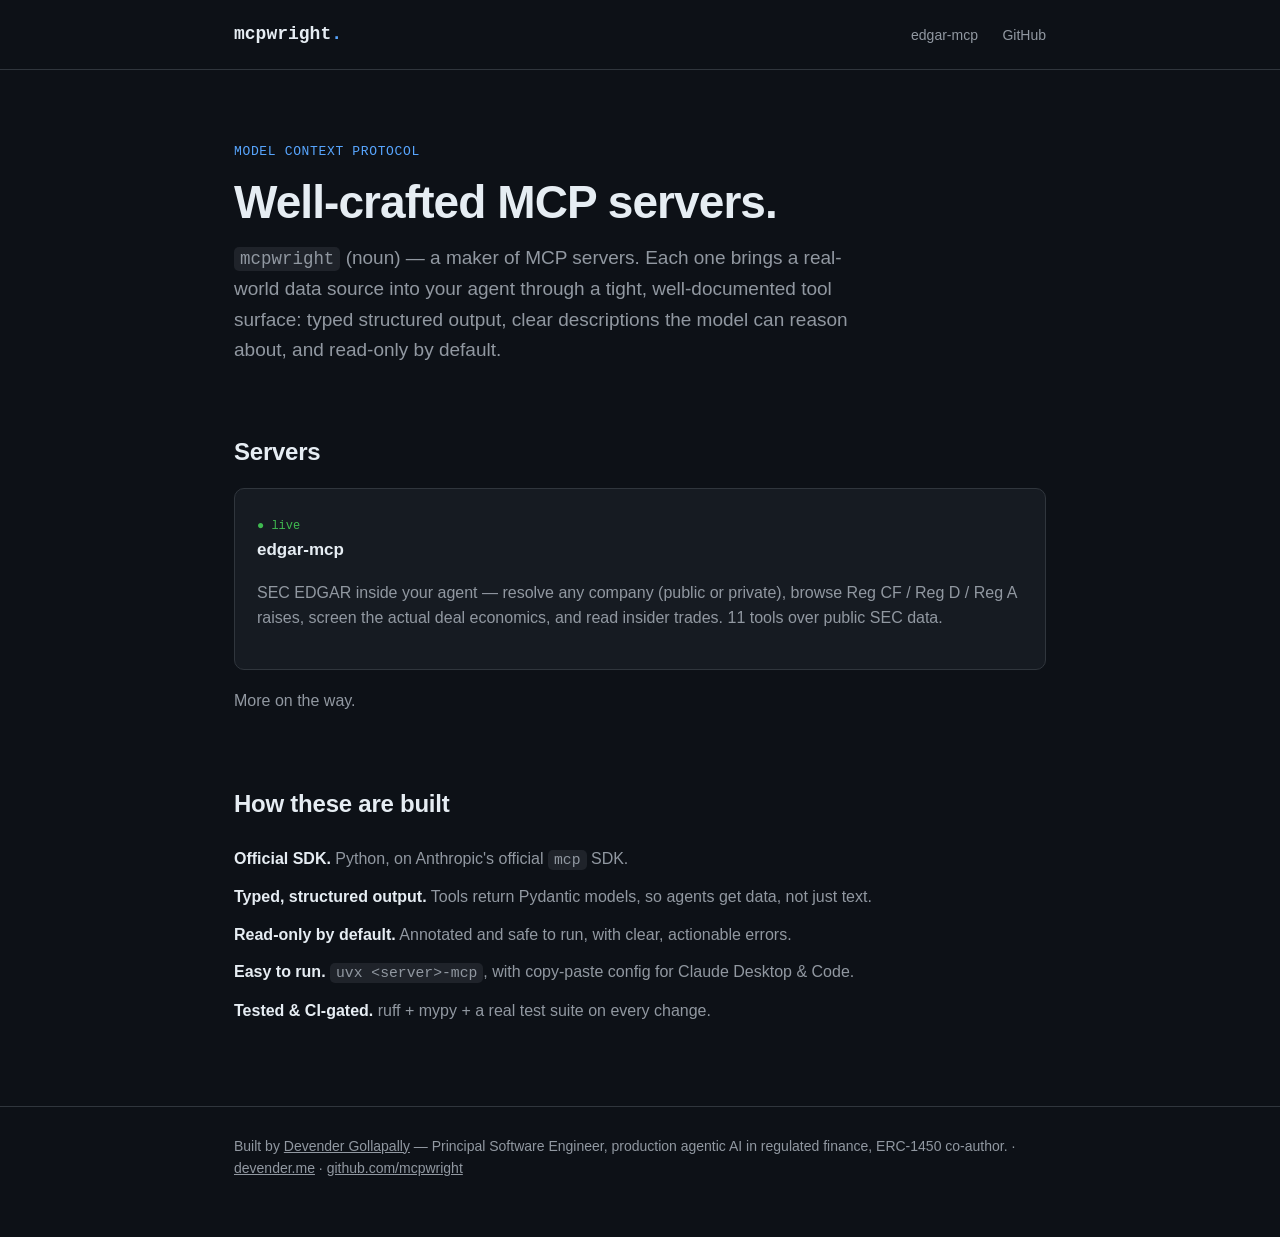
==== index.html @ ba9f90de "Static site: mcpwright landing + edgar-mcp page Plain HTML/CSS on GitHub Pages (no build step). inde" ====
<!DOCTYPE html>
<html lang="en">
<head>
  <meta charset="utf-8" />
  <meta name="viewport" content="width=device-width, initial-scale=1" />
  <title>mcpwright — well-crafted MCP servers</title>
  <meta name="description" content="A suite of well-crafted, production-grade Model Context Protocol servers. Built by Devender Gollapally." />
  <link rel="stylesheet" href="/style.css" />
</head>
<body>
  <header class="site">
    <div class="wrap">
      <a class="brand" href="/">mcpwright<span class="dot">.</span></a>
      <nav>
        <a href="/edgar/">edgar-mcp</a>
        <a href="https://github.com/mcpwright">GitHub</a>
      </nav>
    </div>
  </header>

  <main class="wrap">
    <div class="hero">
      <p class="kicker">Model Context Protocol</p>
      <h1>Well-crafted MCP servers.</h1>
      <p class="lede">
        <code>mcpwright</code> <span class="muted">(noun)</span> — a maker of MCP servers.
        Each one brings a real-world data source into your agent through a tight,
        well-documented tool surface: typed structured output, clear descriptions
        the model can reason about, and read-only by default.
      </p>
    </div>

    <section>
      <h2>Servers</h2>
      <a class="card" href="/edgar/">
        <span class="badge">● live</span>
        <h3>edgar-mcp</h3>
        <p class="muted">
          SEC EDGAR inside your agent — resolve any company (public or private),
          browse Reg CF / Reg D / Reg A raises, screen the actual deal economics,
          and read insider trades. 11 tools over public SEC data.
        </p>
      </a>
      <p class="muted" style="margin-top:18px;">More on the way.</p>
    </section>

    <section>
      <h2>How these are built</h2>
      <ul class="clean">
        <li><b>Official SDK.</b> Python, on Anthropic's official <code>mcp</code> SDK.</li>
        <li><b>Typed, structured output.</b> Tools return Pydantic models, so agents get data, not just text.</li>
        <li><b>Read-only by default.</b> Annotated and safe to run, with clear, actionable errors.</li>
        <li><b>Easy to run.</b> <code>uvx &lt;server&gt;-mcp</code>, with copy-paste config for Claude Desktop &amp; Code.</li>
        <li><b>Tested &amp; CI-gated.</b> ruff + mypy + a real test suite on every change.</li>
      </ul>
    </section>
  </main>

  <footer class="site">
    <div class="wrap">
      Built by <a href="https://github.com/devender">Devender Gollapally</a> —
      Principal Software Engineer, production agentic AI in regulated finance, ERC-1450 co-author.
      · <a href="https://devender.me">devender.me</a>
      · <a href="https://github.com/mcpwright">github.com/mcpwright</a>
    </div>
  </footer>
</body>
</html>
---- style.css ----
:root {
  --bg: #0d1117;
  --panel: #161b22;
  --border: #30363d;
  --text: #e6edf3;
  --muted: #9198a1;
  --accent: #58a6ff;
  --accent-soft: #1f6feb;
  --green: #3fb950;
  --mono: ui-monospace, SFMono-Regular, "SF Mono", Menlo, Consolas, monospace;
  --sans: -apple-system, BlinkMacSystemFont, "Segoe UI", Helvetica, Arial, sans-serif;
}

* { box-sizing: border-box; }

html { scroll-behavior: smooth; }

body {
  margin: 0;
  background: var(--bg);
  color: var(--text);
  font-family: var(--sans);
  line-height: 1.6;
  -webkit-font-smoothing: antialiased;
}

.wrap { max-width: 860px; margin: 0 auto; padding: 0 24px; }

header.site {
  border-bottom: 1px solid var(--border);
  padding: 20px 0;
}
header.site .wrap {
  display: flex; align-items: center; justify-content: space-between; gap: 16px;
}
.brand { font-family: var(--mono); font-weight: 600; font-size: 18px; color: var(--text); text-decoration: none; }
.brand .dot { color: var(--accent); }
nav a { color: var(--muted); text-decoration: none; margin-left: 20px; font-size: 14px; }
nav a:hover { color: var(--text); }

.hero { padding: 72px 0 40px; }
.hero h1 { font-size: clamp(30px, 5vw, 46px); line-height: 1.1; margin: 0 0 16px; letter-spacing: -0.02em; }
.hero .lede { font-size: 19px; color: var(--muted); max-width: 640px; margin: 0; }
.kicker { font-family: var(--mono); color: var(--accent); font-size: 13px; letter-spacing: 0.05em; text-transform: uppercase; margin: 0 0 14px; }

section { padding: 28px 0; }
h2 { font-size: 24px; letter-spacing: -0.01em; margin: 0 0 16px; }
h3 { font-size: 17px; margin: 24px 0 8px; }
p { color: var(--text); }
.muted { color: var(--muted); }

a { color: var(--accent); }

.card {
  display: block;
  background: var(--panel);
  border: 1px solid var(--border);
  border-radius: 10px;
  padding: 22px;
  text-decoration: none;
  color: inherit;
  transition: border-color .15s ease, transform .15s ease;
}
.card:hover { border-color: var(--accent-soft); transform: translateY(-1px); }
.card h3 { margin-top: 0; color: var(--text); }
.card .badge { font-family: var(--mono); font-size: 12px; color: var(--green); }

ul.clean { list-style: none; padding: 0; margin: 0; }
ul.clean li { padding: 6px 0; color: var(--muted); }
ul.clean li b { color: var(--text); font-weight: 600; }

table { width: 100%; border-collapse: collapse; font-size: 14px; margin: 8px 0; }
table th, table td { text-align: left; padding: 8px 10px; border-bottom: 1px solid var(--border); vertical-align: top; }
table th { color: var(--muted); font-weight: 600; }
table code { color: var(--accent); }

pre {
  background: var(--panel);
  border: 1px solid var(--border);
  border-radius: 8px;
  padding: 16px;
  overflow-x: auto;
  font-family: var(--mono);
  font-size: 13.5px;
  line-height: 1.5;
}
code { font-family: var(--mono); font-size: 0.92em; }
:not(pre) > code { background: rgba(110,118,129,0.18); padding: 2px 6px; border-radius: 5px; }

.example { background: var(--panel); border: 1px solid var(--border); border-radius: 10px; padding: 18px 20px; margin: 14px 0; }
.example .q { font-weight: 600; margin: 0 0 6px; }
.example .q::before { content: "❯ "; color: var(--accent); }
.example .a { color: var(--muted); margin: 0; font-size: 15px; }

footer.site { border-top: 1px solid var(--border); margin-top: 48px; padding: 28px 0 60px; color: var(--muted); font-size: 14px; }
footer.site a { color: var(--muted); }
footer.site a:hover { color: var(--text); }
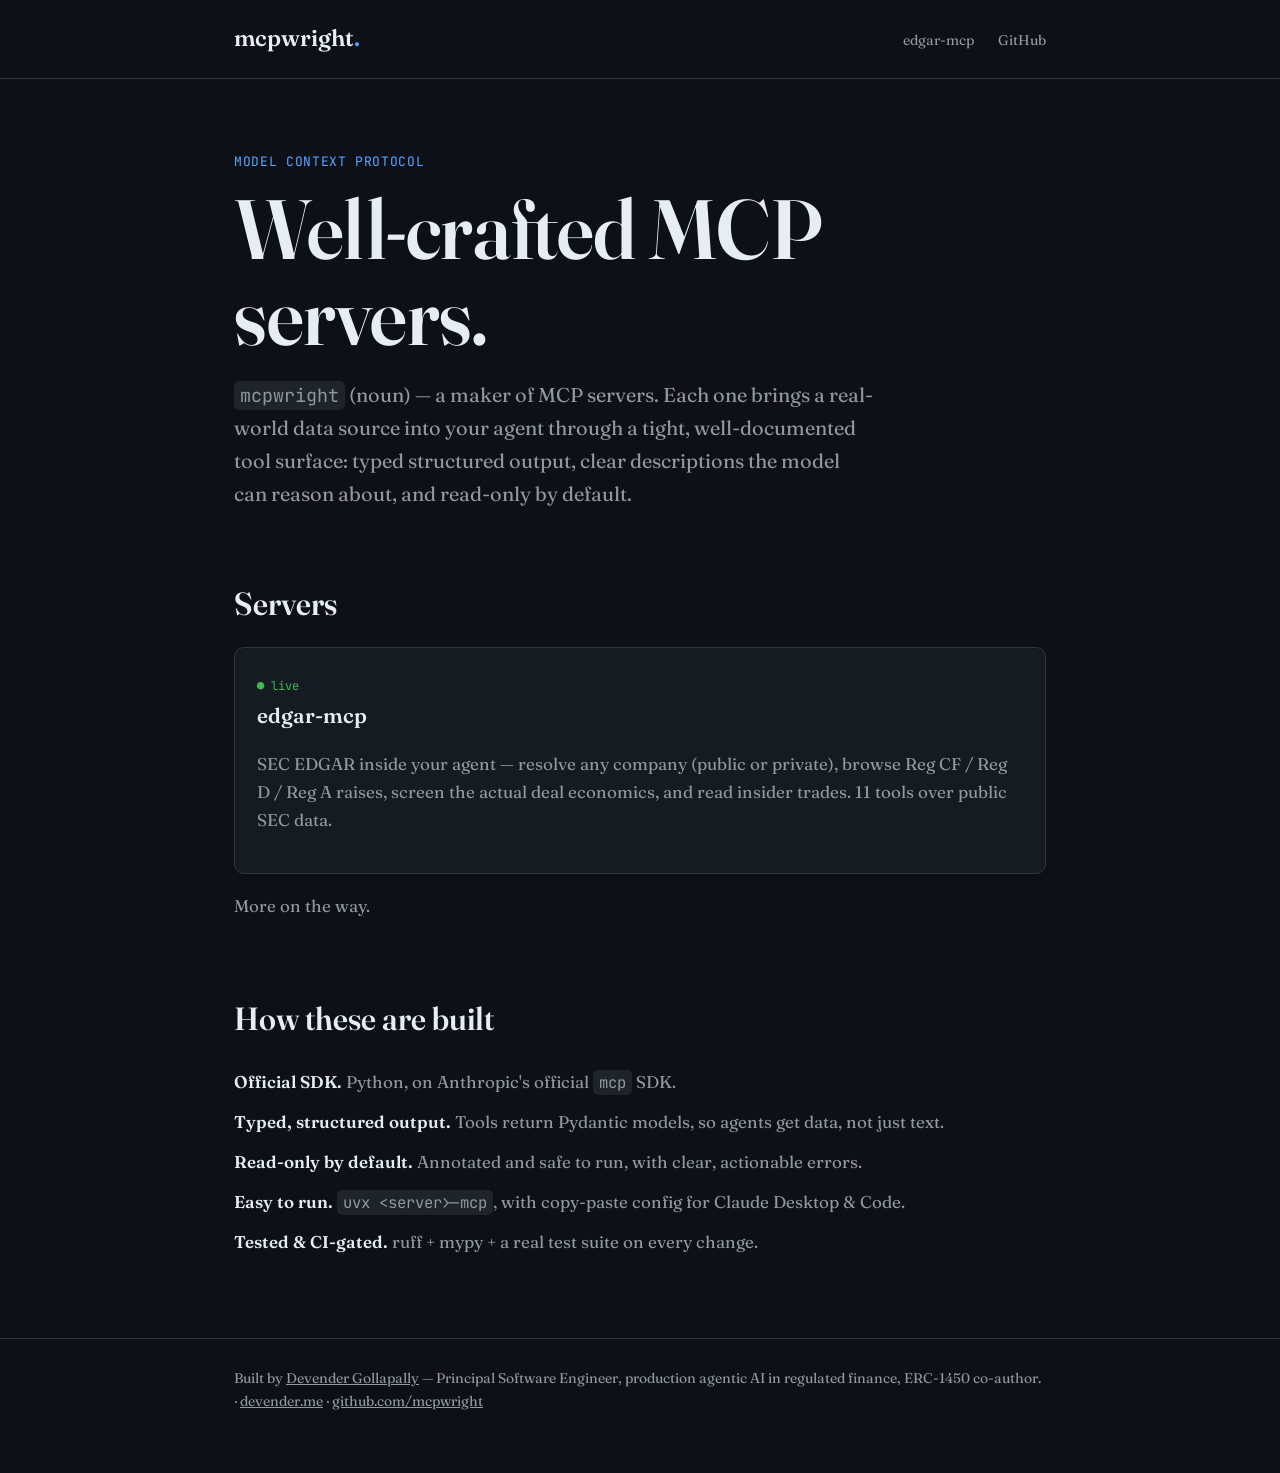
==== commit c0293a6a: "Beautiful typography: Fraunces (serif) + JetBrains Mono, favicon & social card - Type system: Fraunc" ====
--- a/index.html
+++ b/index.html
@@ -5,6 +5,22 @@
   <meta name="viewport" content="width=device-width, initial-scale=1" />
   <title>mcpwright — well-crafted MCP servers</title>
   <meta name="description" content="A suite of well-crafted, production-grade Model Context Protocol servers. Built by Devender Gollapally." />
+
+  <link rel="icon" href="/favicon.svg" type="image/svg+xml" />
+  <link rel="icon" href="/favicon-32.png" sizes="32x32" type="image/png" />
+  <link rel="apple-touch-icon" href="/apple-touch-icon.png" />
+
+  <meta property="og:type" content="website" />
+  <meta property="og:site_name" content="mcpwright" />
+  <meta property="og:title" content="mcpwright — well-crafted MCP servers" />
+  <meta property="og:description" content="A suite of well-crafted, production-grade MCP servers." />
+  <meta property="og:url" content="https://mcpwright.com/" />
+  <meta property="og:image" content="https://mcpwright.com/og.png" />
+  <meta name="twitter:card" content="summary_large_image" />
+
+  <link rel="preconnect" href="https://fonts.googleapis.com" />
+  <link rel="preconnect" href="https://fonts.gstatic.com" crossorigin />
+  <link href="https://fonts.googleapis.com/css2?family=Fraunces:opsz,wght,SOFT,WONK@9..144,300..700,0..100,0..1&family=JetBrains+Mono:wght@400;500&display=swap" rel="stylesheet" />
   <link rel="stylesheet" href="/style.css" />
 </head>
 <body>
--- a/style.css
+++ b/style.css
@@ -7,8 +7,17 @@
   --accent: #58a6ff;
   --accent-soft: #1f6feb;
   --green: #3fb950;
-  --mono: ui-monospace, SFMono-Regular, "SF Mono", Menlo, Consolas, monospace;
+  --serif: "Fraunces", Georgia, "Times New Roman", serif;
+  --mono: "JetBrains Mono", ui-monospace, SFMono-Regular, Menlo, Consolas, monospace;
   --sans: -apple-system, BlinkMacSystemFont, "Segoe UI", Helvetica, Arial, sans-serif;
+}
+
+/* Display cut for the wordmark + headings: high optical size, "wonky"
+   calligraphic alternates on. (font-variation-settings overrides the
+   higher-level props, so all axes are set explicitly.) */
+.display {
+  font-family: var(--serif);
+  font-variation-settings: "opsz" 144, "wght" 600, "SOFT" 0, "WONK" 1;
 }
 
 * { box-sizing: border-box; }
@@ -19,8 +28,10 @@
   margin: 0;
   background: var(--bg);
   color: var(--text);
-  font-family: var(--sans);
-  line-height: 1.6;
+  font-family: var(--serif);
+  font-optical-sizing: auto;
+  font-size: 17px;
+  line-height: 1.65;
   -webkit-font-smoothing: antialiased;
 }
 
@@ -33,19 +44,29 @@
 header.site .wrap {
   display: flex; align-items: center; justify-content: space-between; gap: 16px;
 }
-.brand { font-family: var(--mono); font-weight: 600; font-size: 18px; color: var(--text); text-decoration: none; }
+.brand { font-family: var(--serif); font-size: 23px; color: var(--text); text-decoration: none;
+  font-variation-settings: "opsz" 40, "wght" 600, "SOFT" 0, "WONK" 1; }
 .brand .dot { color: var(--accent); }
 nav a { color: var(--muted); text-decoration: none; margin-left: 20px; font-size: 14px; }
 nav a:hover { color: var(--text); }
 
 .hero { padding: 72px 0 40px; }
-.hero h1 { font-size: clamp(30px, 5vw, 46px); line-height: 1.1; margin: 0 0 16px; letter-spacing: -0.02em; }
-.hero .lede { font-size: 19px; color: var(--muted); max-width: 640px; margin: 0; }
+.hero h1 {
+  font-size: clamp(46px, 8vw, 84px); line-height: 1.02; margin: 0 0 20px; letter-spacing: -0.005em;
+  font-family: var(--serif); font-variation-settings: "opsz" 144, "wght" 600, "SOFT" 0, "WONK" 1;
+}
+.hero .lede { font-size: 20px; color: var(--muted); max-width: 640px; margin: 0; }
 .kicker { font-family: var(--mono); color: var(--accent); font-size: 13px; letter-spacing: 0.05em; text-transform: uppercase; margin: 0 0 14px; }
 
 section { padding: 28px 0; }
-h2 { font-size: 24px; letter-spacing: -0.01em; margin: 0 0 16px; }
-h3 { font-size: 17px; margin: 24px 0 8px; }
+h2 {
+  font-size: 32px; letter-spacing: 0; margin: 0 0 16px;
+  font-family: var(--serif); font-variation-settings: "opsz" 80, "wght" 600, "SOFT" 0, "WONK" 1;
+}
+h3 {
+  font-size: 21px; margin: 24px 0 8px;
+  font-family: var(--serif); font-variation-settings: "opsz" 36, "wght" 600, "SOFT" 0, "WONK" 1;
+}
 p { color: var(--text); }
 .muted { color: var(--muted); }
 
@@ -87,6 +108,24 @@
 code { font-family: var(--mono); font-size: 0.92em; }
 :not(pre) > code { background: rgba(110,118,129,0.18); padding: 2px 6px; border-radius: 5px; }
 
+blockquote.prompt {
+  margin: 16px 0 6px; padding: 14px 18px;
+  background: var(--panel); border-left: 3px solid var(--accent);
+  border-radius: 0 8px 8px 0; font-family: var(--mono);
+  font-size: 14.5px; line-height: 1.5; color: var(--text);
+}
+blockquote.prompt::before { content: "❯ "; color: var(--accent); }
+ol.walkthrough { padding-left: 22px; }
+ol.walkthrough li { margin: 9px 0; }
+ol.walkthrough code { color: var(--accent); }
+
+figure.demo { margin: 30px 0 0; }
+figure.demo img, figure.demo video {
+  width: 100%; display: block;
+  border: 1px solid var(--border); border-radius: 10px;
+}
+figure.demo figcaption { color: var(--muted); font-size: 13px; text-align: center; margin-top: 10px; }
+
 .example { background: var(--panel); border: 1px solid var(--border); border-radius: 10px; padding: 18px 20px; margin: 14px 0; }
 .example .q { font-weight: 600; margin: 0 0 6px; }
 .example .q::before { content: "❯ "; color: var(--accent); }
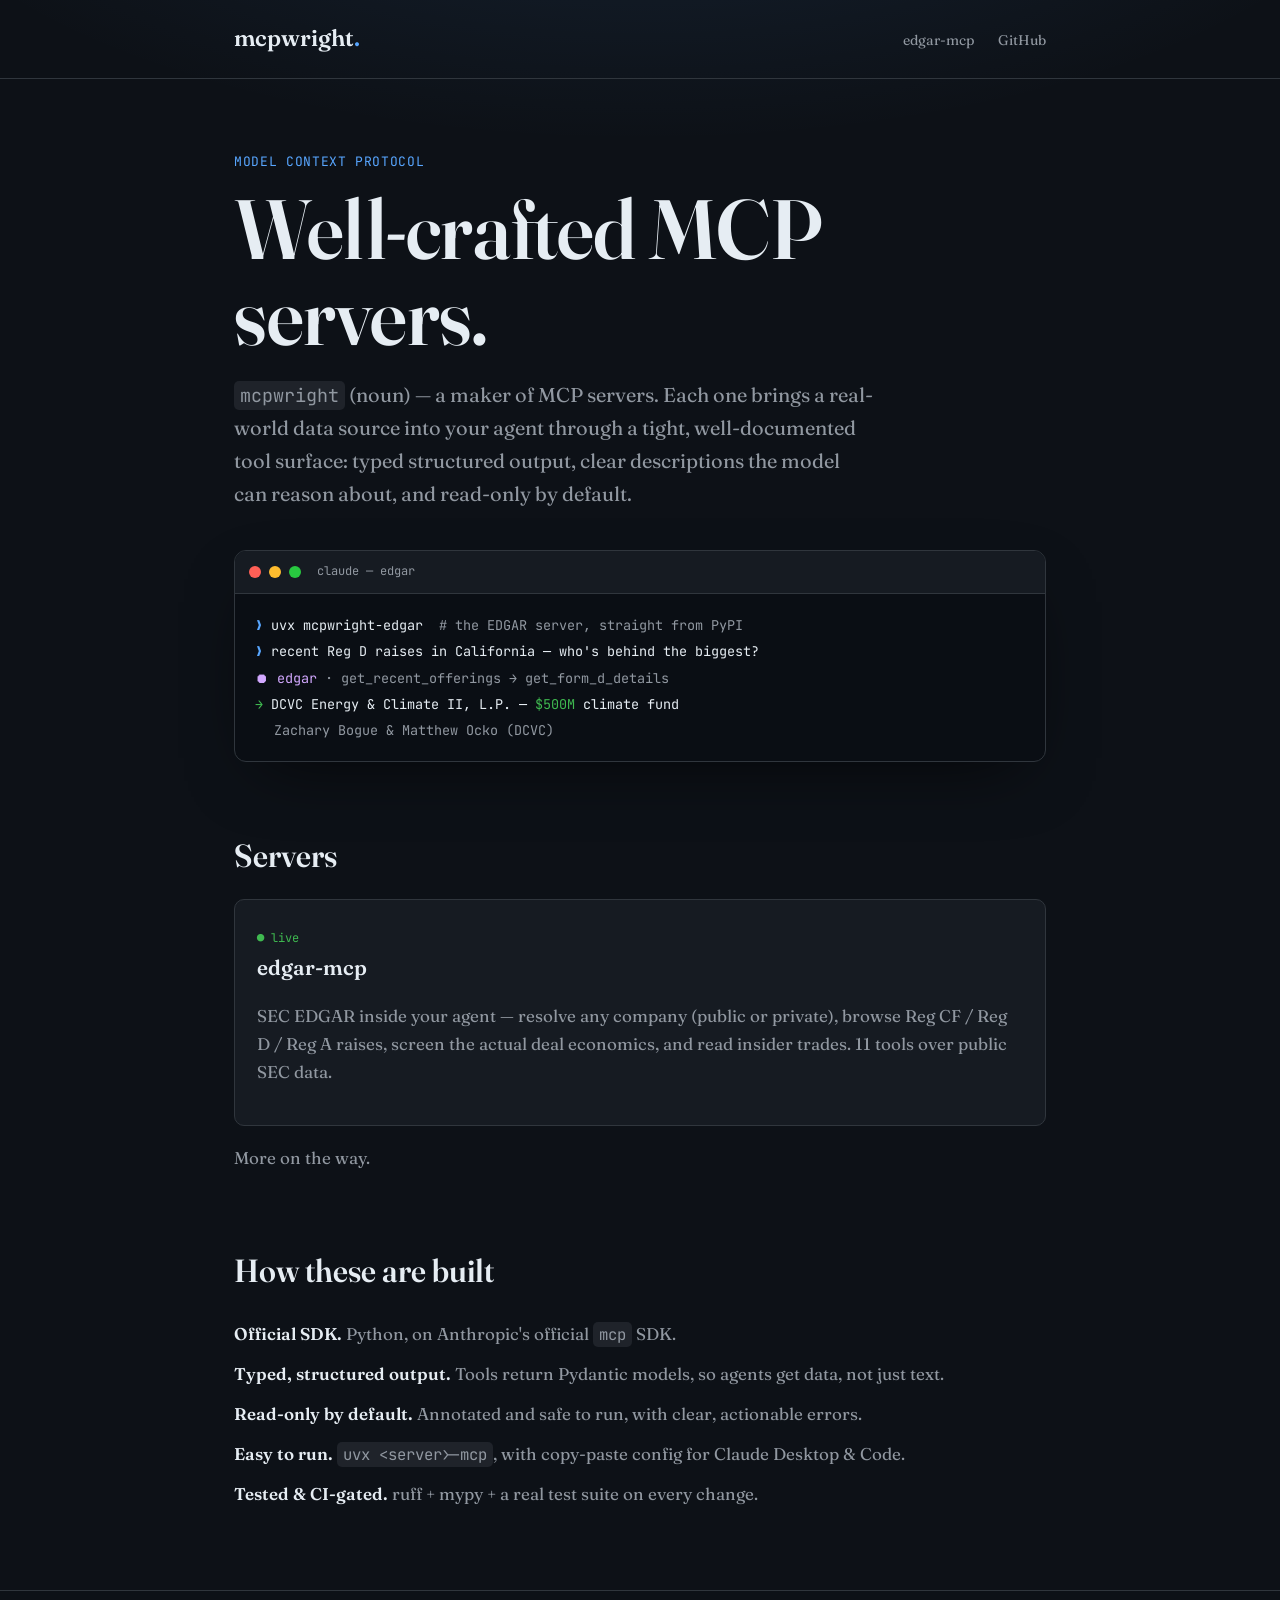
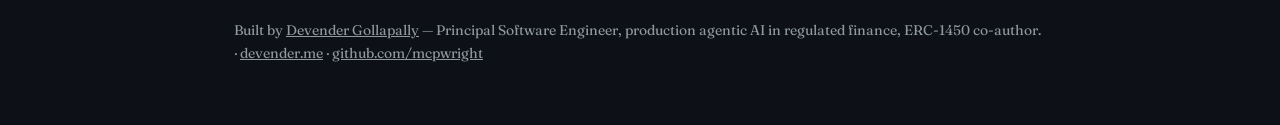
==== commit 2c0d9723: "Richer hero + syntax-highlighted code; fix stale install name on site - Hero gradient (subtle accent" ====
--- a/index.html
+++ b/index.html
@@ -44,6 +44,17 @@
         well-documented tool surface: typed structured output, clear descriptions
         the model can reason about, and read-only by default.
       </p>
+
+      <div class="terminal" aria-hidden="true">
+        <div class="bar"><i class="r"></i><i class="y"></i><i class="g"></i><span class="ttl">claude — edgar</span></div>
+        <div class="body">
+          <div><span class="p">❯</span> uvx mcpwright-edgar&nbsp;&nbsp;<span class="dim"># the EDGAR server, straight from PyPI</span></div>
+          <div><span class="p">❯</span> recent Reg D raises in California — who's behind the biggest?</div>
+          <div><span class="tool">⏺ edgar</span><span class="dim"> · get_recent_offerings → get_form_d_details</span></div>
+          <div><span class="ok">→</span> DCVC Energy &amp; Climate II, L.P. — <span class="ok">$500M</span> climate fund</div>
+          <div class="indent dim">Zachary Bogue &amp; Matthew Ocko (DCVC)</div>
+        </div>
+      </div>
     </div>
 
     <section>
--- a/style.css
+++ b/style.css
@@ -26,7 +26,10 @@
 
 body {
   margin: 0;
-  background: var(--bg);
+  background:
+    radial-gradient(1100px 460px at 50% -180px, rgba(88, 166, 255, 0.12), transparent 70%),
+    var(--bg);
+  background-repeat: no-repeat;
   color: var(--text);
   font-family: var(--serif);
   font-optical-sizing: auto;
@@ -134,3 +137,34 @@
 footer.site { border-top: 1px solid var(--border); margin-top: 48px; padding: 28px 0 60px; color: var(--muted); font-size: 14px; }
 footer.site a { color: var(--muted); }
 footer.site a:hover { color: var(--text); }
+
+/* ---- terminal mockup (hero) ---- */
+.terminal {
+  margin-top: 40px;
+  background: #0a0e14;
+  border: 1px solid var(--border);
+  border-radius: 12px;
+  overflow: hidden;
+  box-shadow: 0 24px 70px -28px rgba(0, 0, 0, 0.75);
+  font-family: var(--mono);
+  font-size: 13.5px;
+}
+.terminal .bar { display: flex; align-items: center; gap: 8px; padding: 11px 14px; background: #161b22; border-bottom: 1px solid var(--border); }
+.terminal .bar i { width: 12px; height: 12px; border-radius: 50%; display: inline-block; }
+.terminal .bar .r { background: #ff5f56; } .terminal .bar .y { background: #febc2e; } .terminal .bar .g { background: #28c840; }
+.terminal .bar .ttl { margin-left: 8px; color: var(--muted); font-size: 12px; }
+.terminal .body { padding: 18px 20px; color: var(--text); }
+.terminal .body > div { line-height: 1.95; }
+.terminal .body .indent { padding-left: 1.4em; }
+.terminal .p { color: var(--accent); }      /* prompt ❯ */
+.terminal .dim { color: var(--muted); }
+.terminal .tool { color: #d2a8ff; }          /* tool call */
+.terminal .ok { color: var(--green); }
+
+/* ---- syntax tokens for code blocks (hand-authored, no JS) ---- */
+pre .cmd { color: #d2a8ff; }    /* command name */
+pre .flag { color: #79c0ff; }   /* flags / subcommands */
+pre .str { color: #a5d6ff; }    /* strings */
+pre .key { color: #7ee787; }    /* json keys */
+pre .punct { color: var(--muted); }
+pre .cmt { color: #8b949e; font-style: italic; }
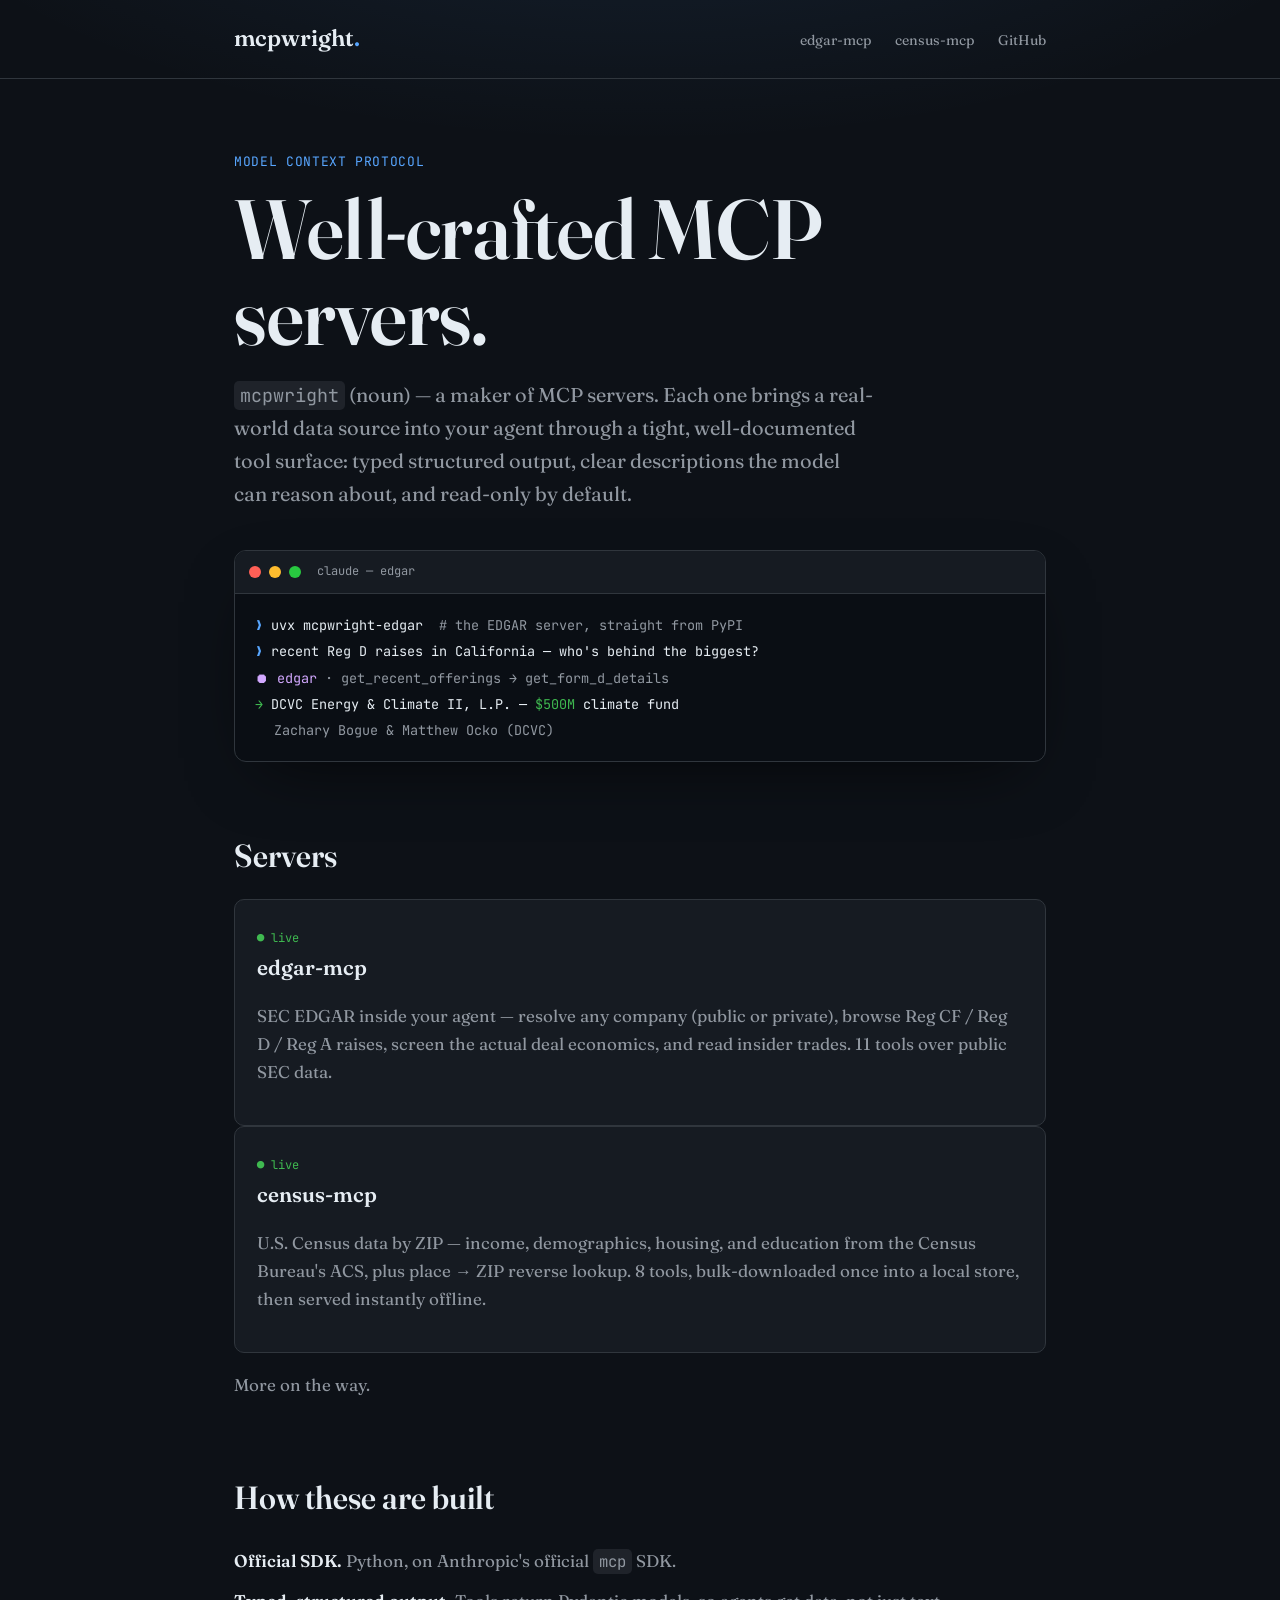
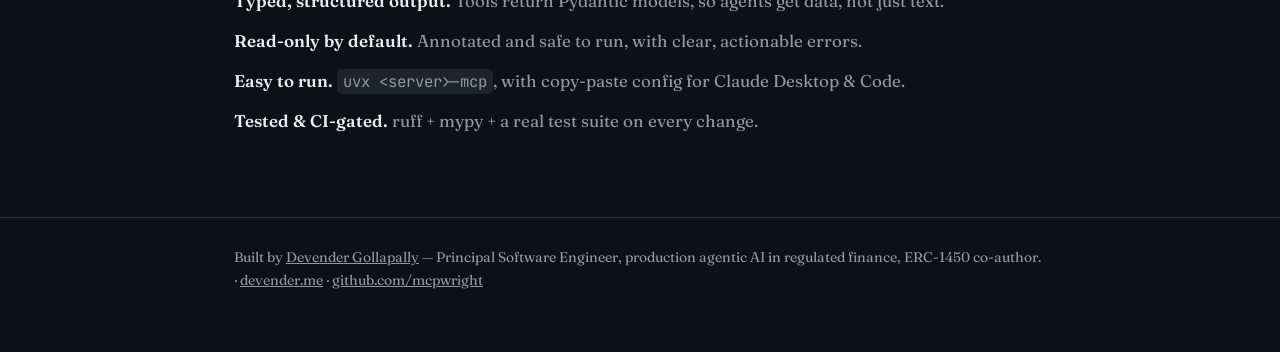
==== commit b1cdf39b: "Add /census page + list census-mcp on the landing page New per-server page at mcpwright.com/census m" ====
--- a/index.html
+++ b/index.html
@@ -29,6 +29,7 @@
       <a class="brand" href="/">mcpwright<span class="dot">.</span></a>
       <nav>
         <a href="/edgar/">edgar-mcp</a>
+        <a href="/census/">census-mcp</a>
         <a href="https://github.com/mcpwright">GitHub</a>
       </nav>
     </div>
@@ -68,6 +69,15 @@
           and read insider trades. 11 tools over public SEC data.
         </p>
       </a>
+      <a class="card" href="/census/">
+        <span class="badge">● live</span>
+        <h3>census-mcp</h3>
+        <p class="muted">
+          U.S. Census data by ZIP — income, demographics, housing, and education
+          from the Census Bureau's ACS, plus place → ZIP reverse lookup. 8 tools,
+          bulk-downloaded once into a local store, then served instantly offline.
+        </p>
+      </a>
       <p class="muted" style="margin-top:18px;">More on the way.</p>
     </section>
 
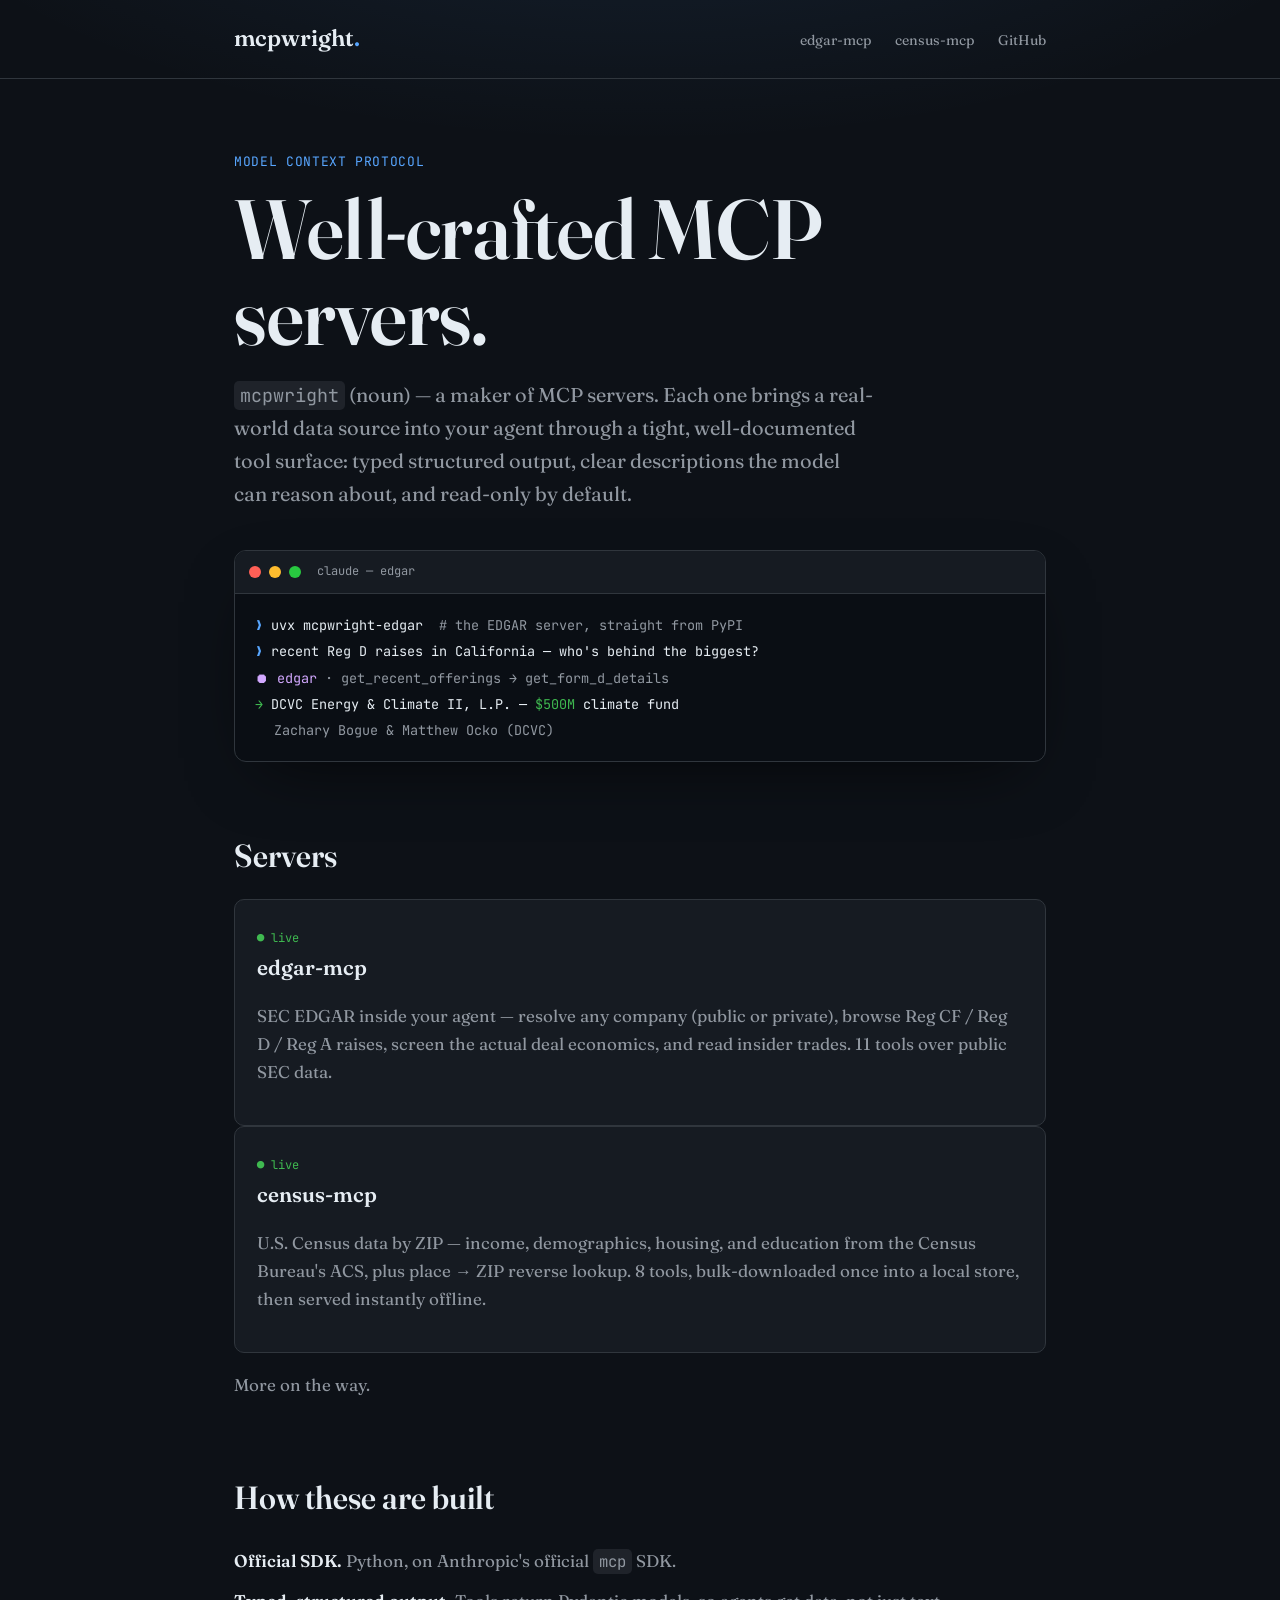
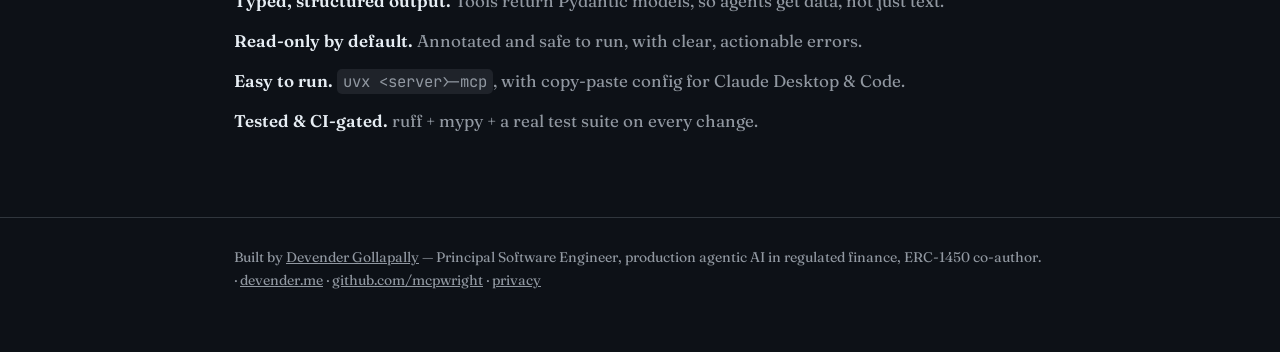
==== commit 01f269c3: "Add suite-wide /privacy page (+ footer link) Privacy policy for the mcpwright suite, required for th" ====
--- a/index.html
+++ b/index.html
@@ -99,6 +99,7 @@
       Principal Software Engineer, production agentic AI in regulated finance, ERC-1450 co-author.
       · <a href="https://devender.me">devender.me</a>
       · <a href="https://github.com/mcpwright">github.com/mcpwright</a>
+      · <a href="/privacy/">privacy</a>
     </div>
   </footer>
 </body>
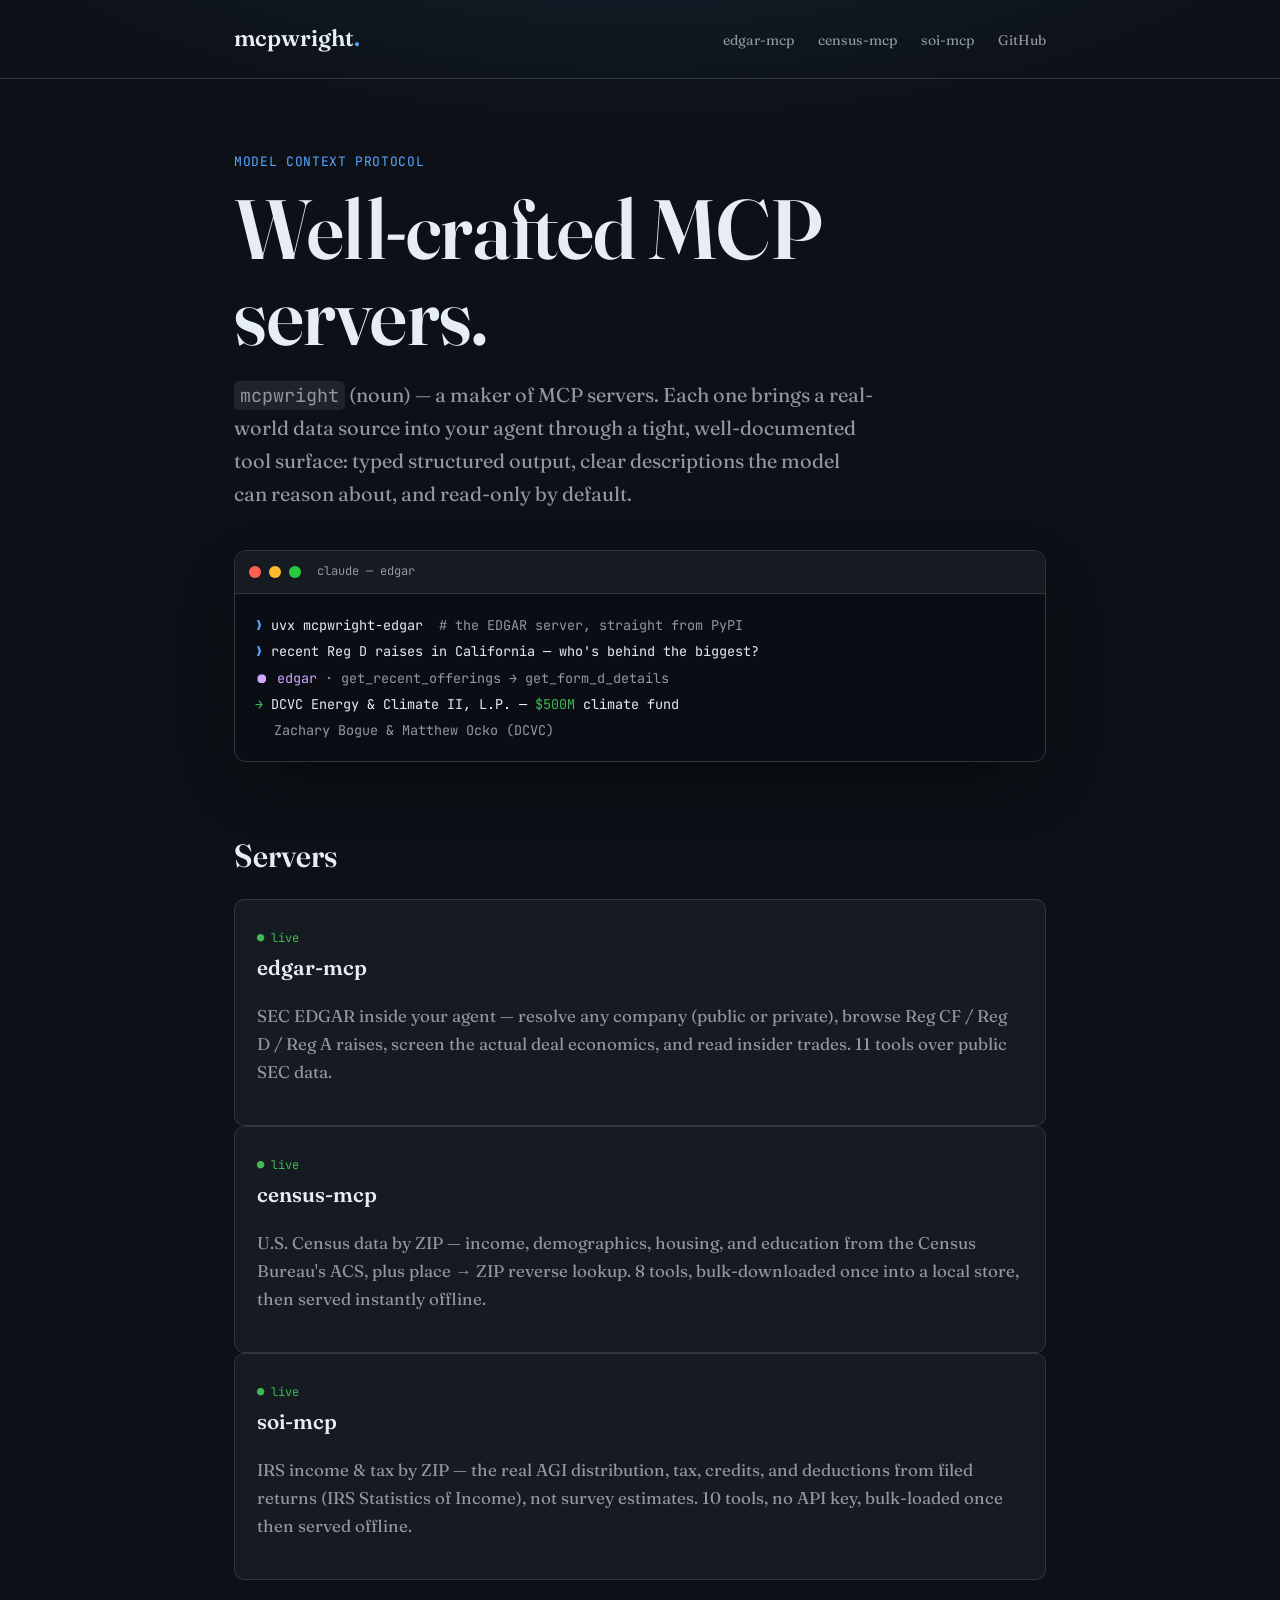
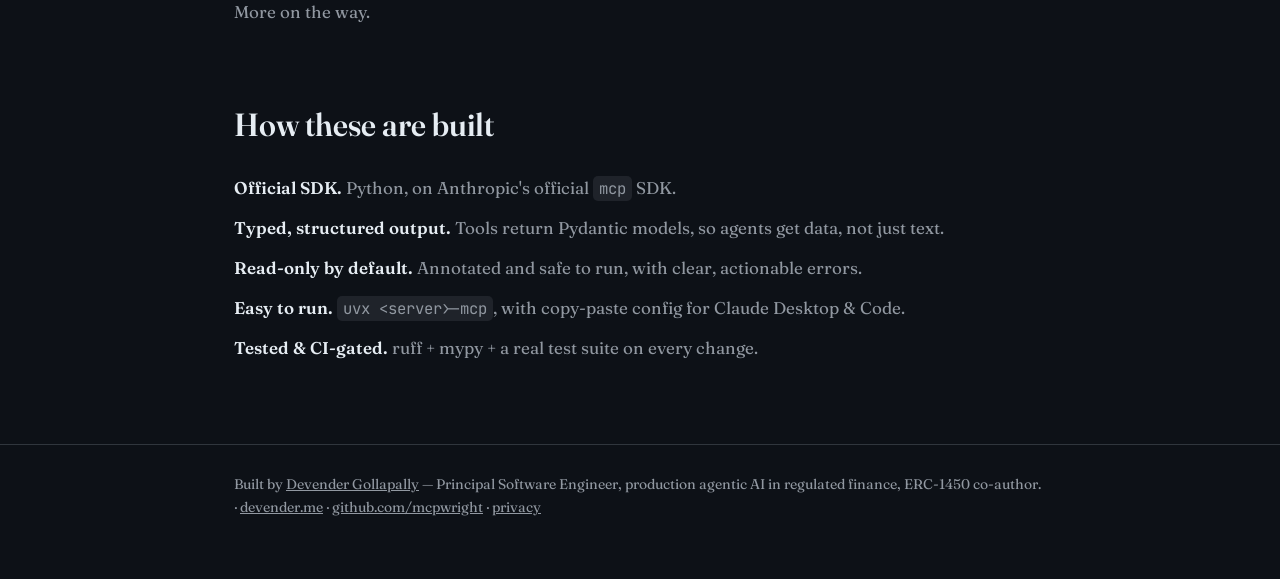
==== commit 7641c732: "Add soi-mcp page; list it on the landing page soi-mcp (server #3) is published — uvx mcpwright-soi (" ====
--- a/index.html
+++ b/index.html
@@ -30,6 +30,7 @@
       <nav>
         <a href="/edgar/">edgar-mcp</a>
         <a href="/census/">census-mcp</a>
+        <a href="/soi/">soi-mcp</a>
         <a href="https://github.com/mcpwright">GitHub</a>
       </nav>
     </div>
@@ -78,6 +79,15 @@
           bulk-downloaded once into a local store, then served instantly offline.
         </p>
       </a>
+      <a class="card" href="/soi/">
+        <span class="badge">● live</span>
+        <h3>soi-mcp</h3>
+        <p class="muted">
+          IRS income &amp; tax by ZIP — the real AGI distribution, tax, credits, and
+          deductions from filed returns (IRS Statistics of Income), not survey
+          estimates. 10 tools, no API key, bulk-loaded once then served offline.
+        </p>
+      </a>
       <p class="muted" style="margin-top:18px;">More on the way.</p>
     </section>
 
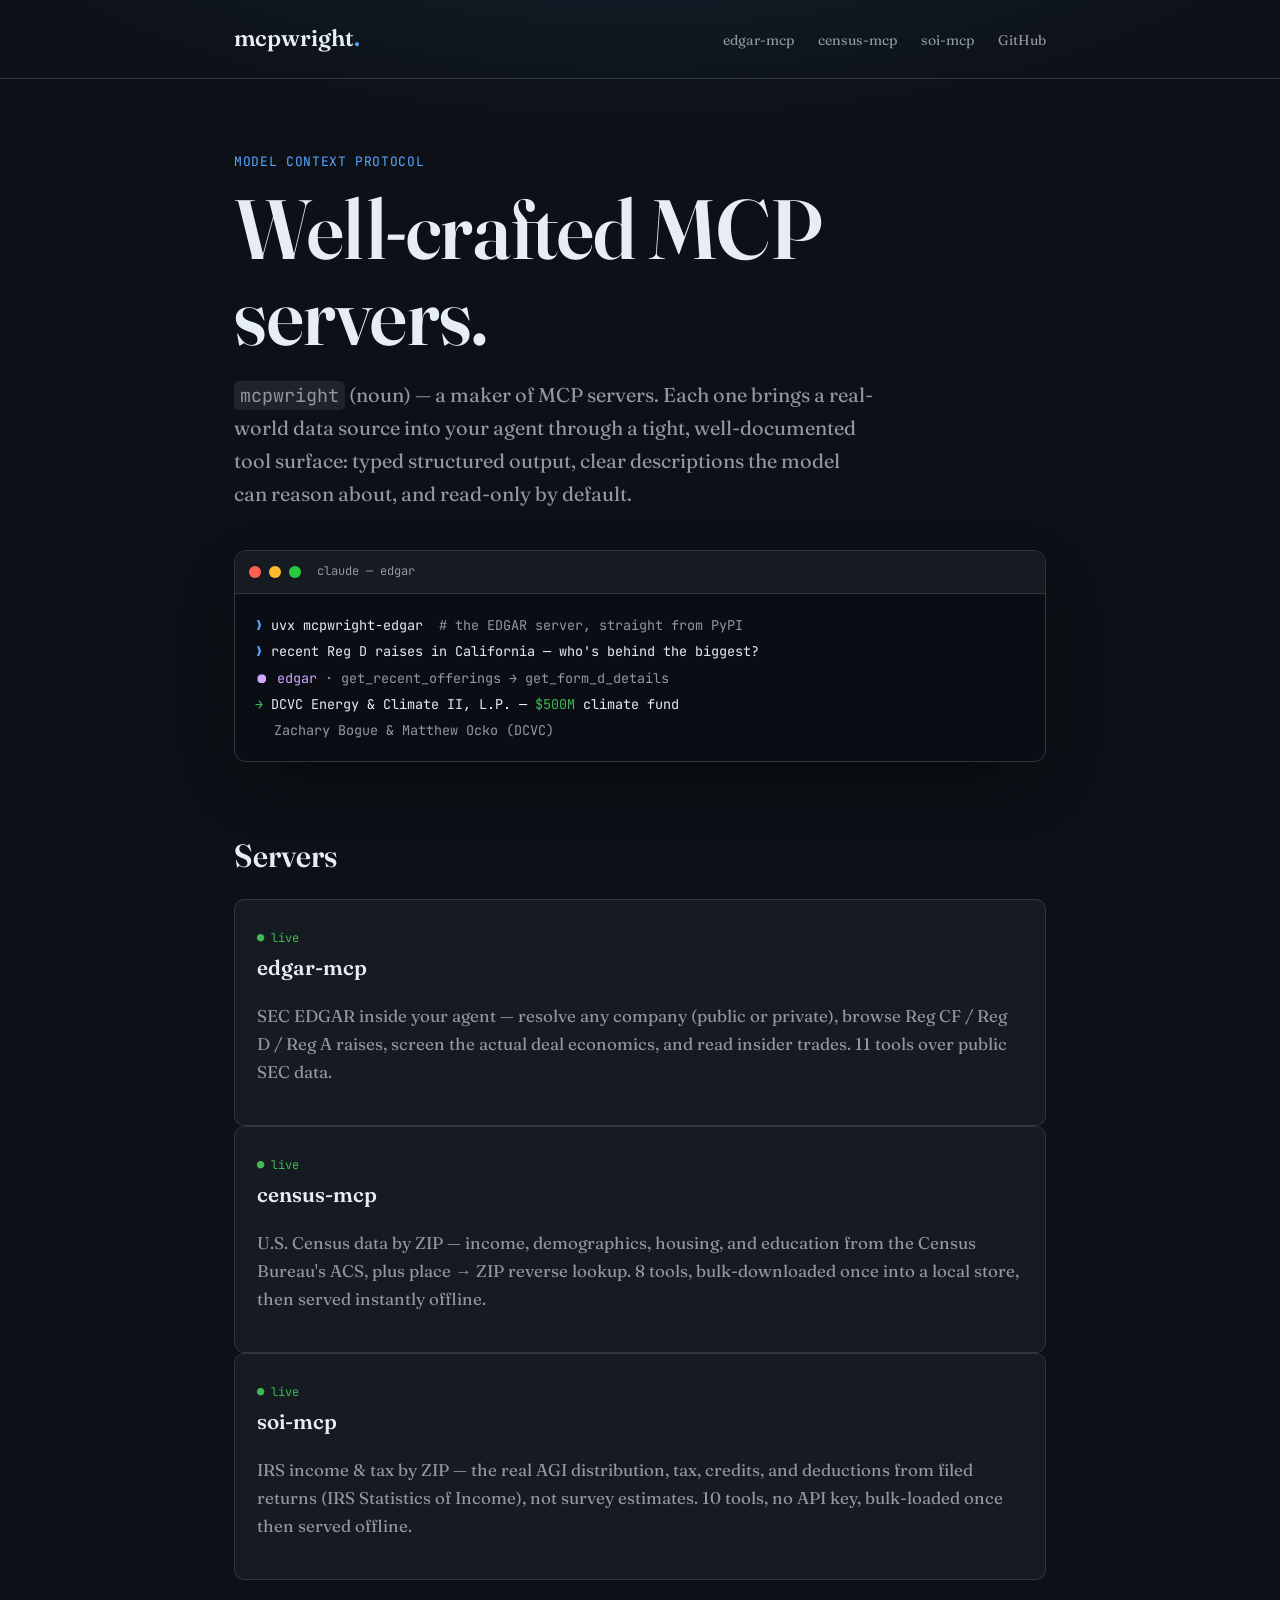
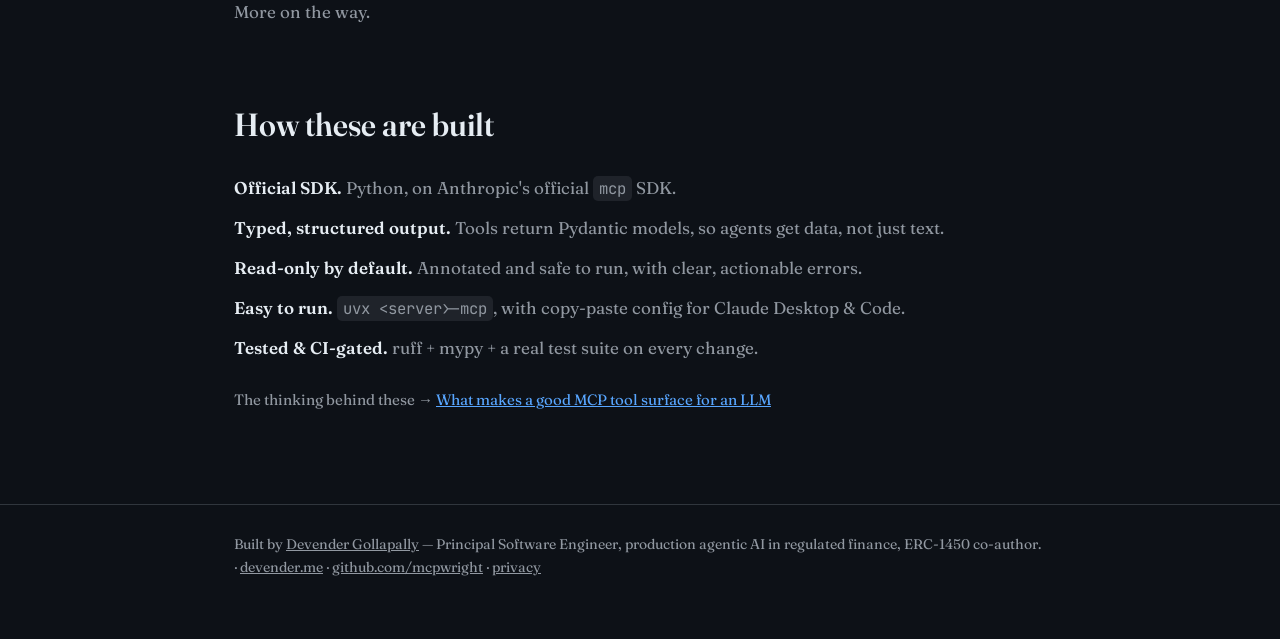
==== commit eef74dd6: "Add cross-link to the "good MCP tool surface" essay on devender.me Subtle "The thinking behind these" ====
--- a/index.html
+++ b/index.html
@@ -100,6 +100,7 @@
         <li><b>Easy to run.</b> <code>uvx &lt;server&gt;-mcp</code>, with copy-paste config for Claude Desktop &amp; Code.</li>
         <li><b>Tested &amp; CI-gated.</b> ruff + mypy + a real test suite on every change.</li>
       </ul>
+      <p class="more">The thinking behind these &rarr; <a href="https://devender.me/2026/06/04/good-mcp-tool-surface/">What makes a good MCP tool surface for an LLM</a></p>
     </section>
   </main>
 
--- a/style.css
+++ b/style.css
@@ -72,6 +72,7 @@
 }
 p { color: var(--text); }
 .muted { color: var(--muted); }
+.more { margin-top: 20px; color: var(--muted); font-size: 15px; }
 
 a { color: var(--accent); }
 
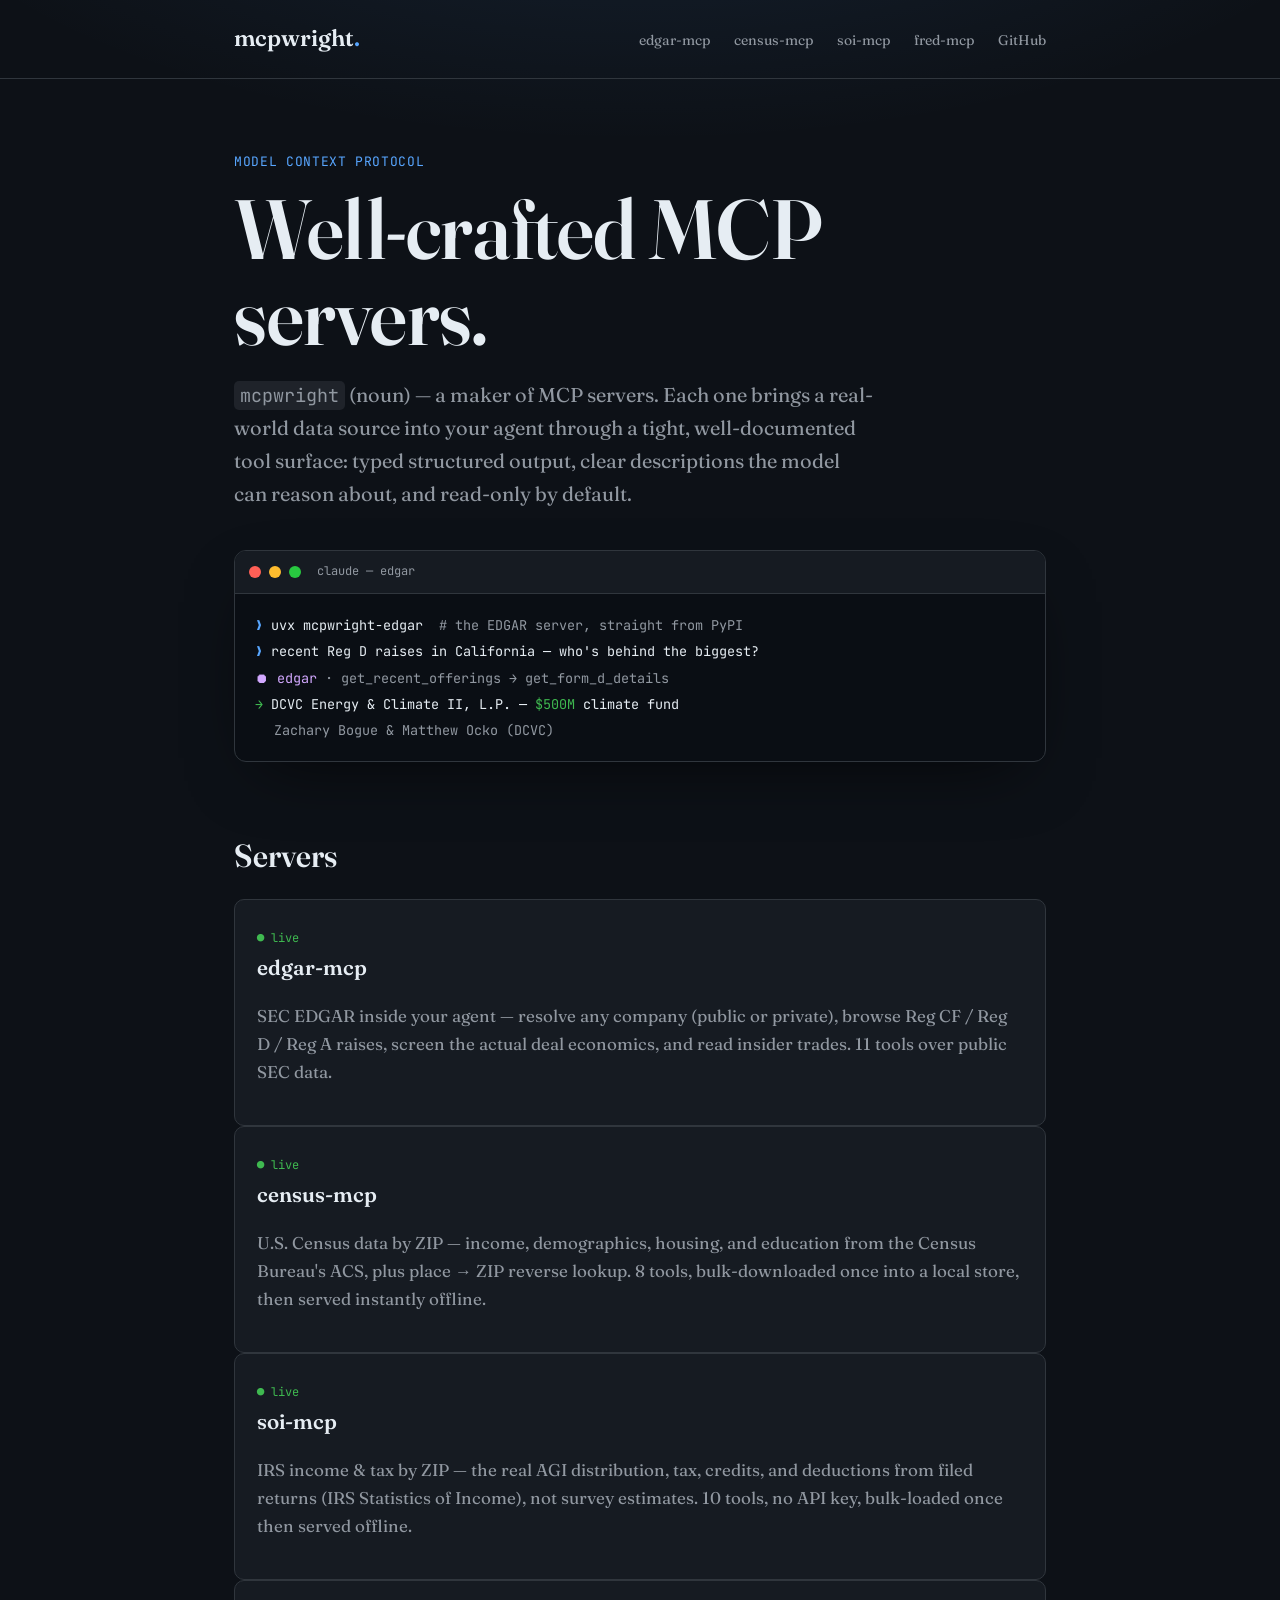
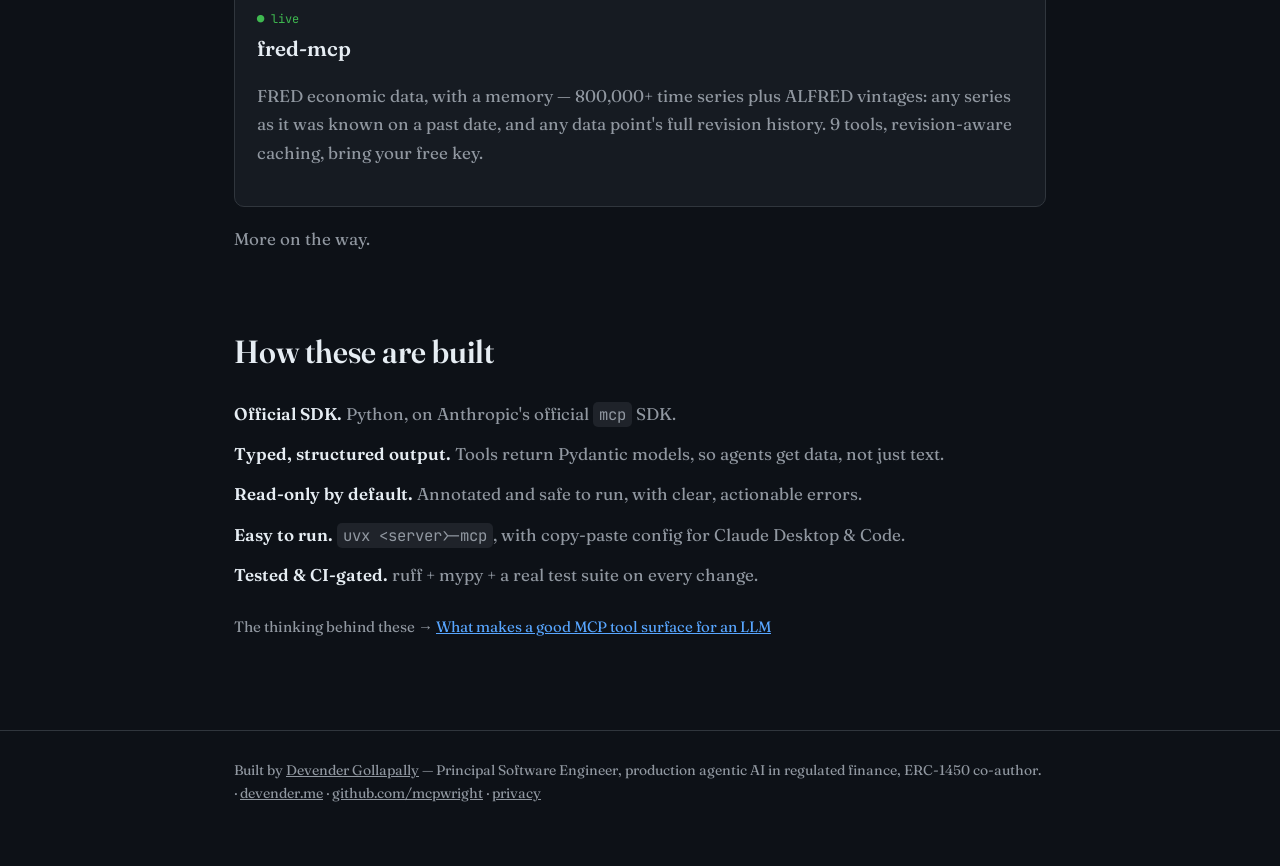
==== commit 72d77879: "Add fred-mcp page (/fred) + landing card and nav link Hero + static terminal demo = the live-verifie" ====
--- a/index.html
+++ b/index.html
@@ -31,6 +31,7 @@
         <a href="/edgar/">edgar-mcp</a>
         <a href="/census/">census-mcp</a>
         <a href="/soi/">soi-mcp</a>
+        <a href="/fred/">fred-mcp</a>
         <a href="https://github.com/mcpwright">GitHub</a>
       </nav>
     </div>
@@ -88,6 +89,15 @@
           estimates. 10 tools, no API key, bulk-loaded once then served offline.
         </p>
       </a>
+      <a class="card" href="/fred/">
+        <span class="badge">● live</span>
+        <h3>fred-mcp</h3>
+        <p class="muted">
+          FRED economic data, with a memory — 800,000+ time series plus ALFRED
+          vintages: any series as it was known on a past date, and any data point's
+          full revision history. 9 tools, revision-aware caching, bring your free key.
+        </p>
+      </a>
       <p class="muted" style="margin-top:18px;">More on the way.</p>
     </section>
 
